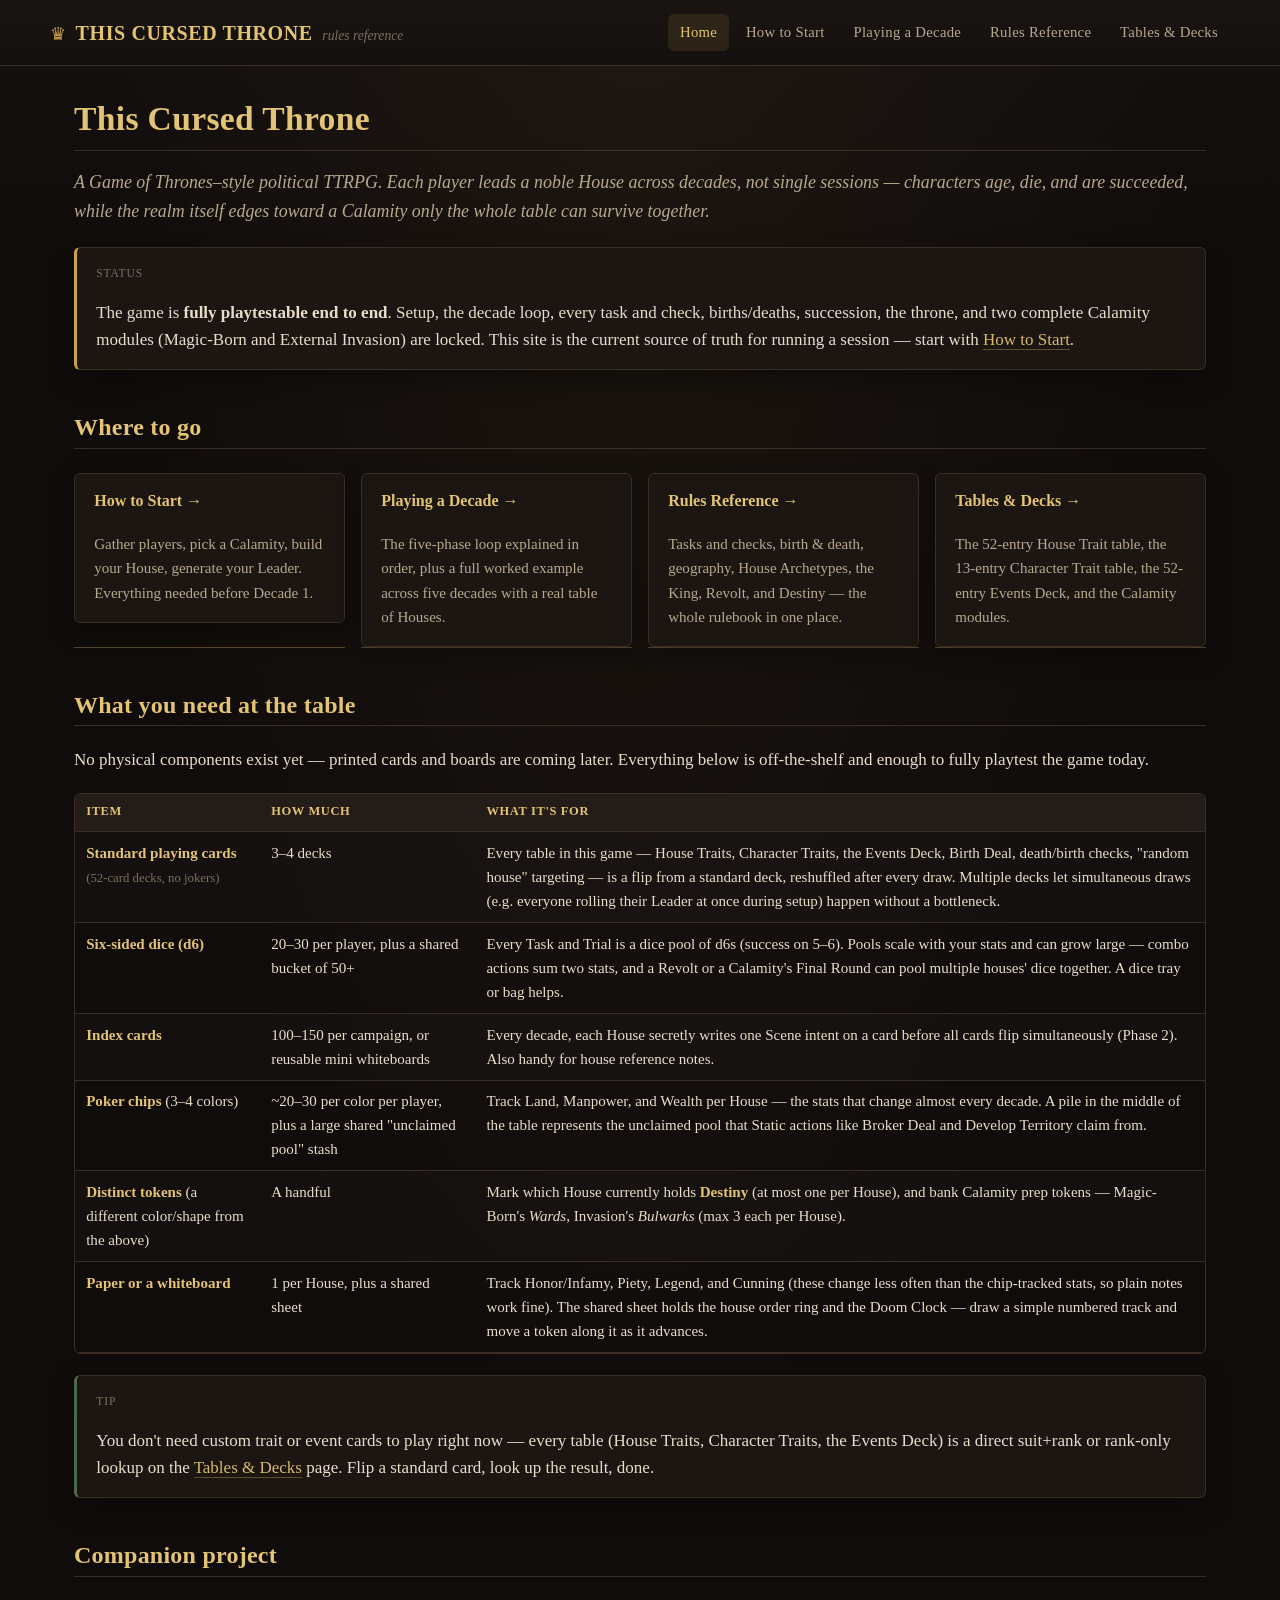
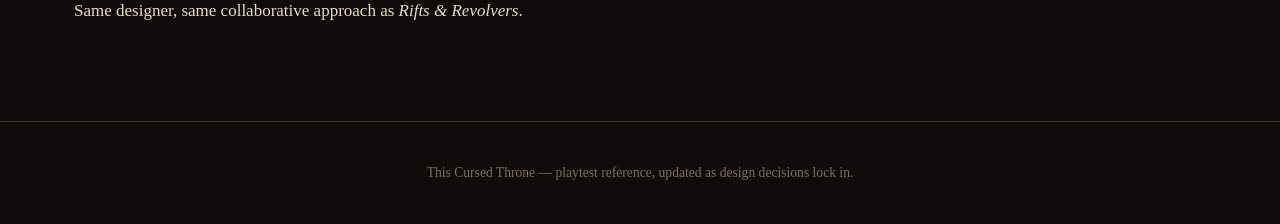
==== index.html @ 65f4e160 "Add GitHub Pages rules reference site Five-page static site (no build step): Home (overview + recomm" ====
<!DOCTYPE html>
<html lang="en" data-theme="dark">
<head>
<meta charset="UTF-8">
<meta name="viewport" content="width=device-width, initial-scale=1.0">
<title>This Cursed Throne — Rules Reference</title>
<meta name="description" content="Official rules reference and playtest hub for This Cursed Throne, a Game of Thrones-style political TTRPG.">
<link rel="stylesheet" href="style.css">
</head>
<body>

<header class="site-header">
  <div class="site-header-inner">
    <div class="brand">
      <span class="crown">♛</span>
      <a href="index.html">This Cursed Throne</a>
      <span class="tag">rules reference</span>
    </div>
    <nav class="top-nav">
      <a href="index.html" class="active">Home</a>
      <a href="setup.html">How to Start</a>
      <a href="gameplay.html">Playing a Decade</a>
      <a href="rules.html">Rules Reference</a>
      <a href="tables.html">Tables &amp; Decks</a>
    </nav>
  </div>
</header>

<div class="layout no-sidebar">
<main>

  <h1>This Cursed Throne</h1>
  <p class="lede">A Game of Thrones–style political TTRPG. Each player leads a noble House across decades, not single sessions — characters age, die, and are succeeded, while the realm itself edges toward a Calamity only the whole table can survive together.</p>

  <div class="callout">
    <div class="callout-label">Status</div>
    <p>The game is <strong>fully playtestable end to end</strong>. Setup, the decade loop, every task and check, births/deaths, succession, the throne, and two complete Calamity modules (Magic-Born and External Invasion) are locked. This site is the current source of truth for running a session — start with <a href="setup.html">How to Start</a>.</p>
  </div>

  <h2>Where to go</h2>
  <div class="grid-cards">
    <a class="card-link" href="setup.html"><div class="card">
      <h4>How to Start →</h4>
      <p>Gather players, pick a Calamity, build your House, generate your Leader. Everything needed before Decade 1.</p>
    </div></a>
    <a class="card-link" href="gameplay.html"><div class="card">
      <h4>Playing a Decade →</h4>
      <p>The five-phase loop explained in order, plus a full worked example across five decades with a real table of Houses.</p>
    </div></a>
    <a class="card-link" href="rules.html"><div class="card">
      <h4>Rules Reference →</h4>
      <p>Tasks and checks, birth &amp; death, geography, House Archetypes, the King, Revolt, and Destiny — the whole rulebook in one place.</p>
    </div></a>
    <a class="card-link" href="tables.html"><div class="card">
      <h4>Tables &amp; Decks →</h4>
      <p>The 52-entry House Trait table, the 13-entry Character Trait table, the 52-entry Events Deck, and the Calamity modules.</p>
    </div></a>
  </div>

  <h2>What you need at the table</h2>
  <p>No physical components exist yet — printed cards and boards are coming later. Everything below is off-the-shelf and enough to fully playtest the game today.</p>

  <div class="table-scroll">
  <table>
    <tr><th>Item</th><th>How much</th><th>What it's for</th></tr>
    <tr>
      <td><strong>Standard playing cards</strong><br><span style="color:var(--ink-faint);font-size:0.85em;">(52-card decks, no jokers)</span></td>
      <td>3–4 decks</td>
      <td>Every table in this game — House Traits, Character Traits, the Events Deck, Birth Deal, death/birth checks, "random house" targeting — is a flip from a standard deck, reshuffled after every draw. Multiple decks let simultaneous draws (e.g. everyone rolling their Leader at once during setup) happen without a bottleneck.</td>
    </tr>
    <tr>
      <td><strong>Six-sided dice (d6)</strong></td>
      <td>20–30 per player, plus a shared bucket of 50+</td>
      <td>Every Task and Trial is a dice pool of d6s (success on 5–6). Pools scale with your stats and can grow large — combo actions sum two stats, and a Revolt or a Calamity's Final Round can pool multiple houses' dice together. A dice tray or bag helps.</td>
    </tr>
    <tr>
      <td><strong>Index cards</strong></td>
      <td>100–150 per campaign, or reusable mini whiteboards</td>
      <td>Every decade, each House secretly writes one Scene intent on a card before all cards flip simultaneously (Phase 2). Also handy for house reference notes.</td>
    </tr>
    <tr>
      <td><strong>Poker chips</strong> (3–4 colors)</td>
      <td>~20–30 per color per player, plus a large shared "unclaimed pool" stash</td>
      <td>Track Land, Manpower, and Wealth per House — the stats that change almost every decade. A pile in the middle of the table represents the unclaimed pool that Static actions like Broker Deal and Develop Territory claim from.</td>
    </tr>
    <tr>
      <td><strong>Distinct tokens</strong> (a different color/shape from the above)</td>
      <td>A handful</td>
      <td>Mark which House currently holds <strong>Destiny</strong> (at most one per House), and bank Calamity prep tokens — Magic-Born's <em>Wards</em>, Invasion's <em>Bulwarks</em> (max 3 each per House).</td>
    </tr>
    <tr>
      <td><strong>Paper or a whiteboard</strong></td>
      <td>1 per House, plus a shared sheet</td>
      <td>Track Honor/Infamy, Piety, Legend, and Cunning (these change less often than the chip-tracked stats, so plain notes work fine). The shared sheet holds the house order ring and the Doom Clock — draw a simple numbered track and move a token along it as it advances.</td>
    </tr>
  </table>
  </div>

  <div class="callout tip">
    <div class="callout-label">Tip</div>
    <p>You don't need custom trait or event cards to play right now — every table (House Traits, Character Traits, the Events Deck) is a direct suit+rank or rank-only lookup on the <a href="tables.html">Tables &amp; Decks</a> page. Flip a standard card, look up the result, done.</p>
  </div>

  <h2>Companion project</h2>
  <p>Same designer, same collaborative approach as <em>Rifts &amp; Revolvers</em>.</p>

</main>
</div>

<footer class="site-footer">This Cursed Throne — playtest reference, updated as design decisions lock in.</footer>

</body>
</html>
---- style.css ----
:root {
  --bg: #14100f;
  --bg-panel: #1c1613;
  --bg-panel-2: #241c18;
  --border: #3a2e26;
  --ink: #e9ddc9;
  --ink-dim: #b8a98d;
  --ink-faint: #7d6f5a;
  --gold: #c9a24b;
  --gold-bright: #e3c374;
  --red: #8a3324;
  --green: #4c6a4a;
  --link: #d8b869;
  --code-bg: #241c18;
  --shadow: 0 8px 24px rgba(0,0,0,0.35);
  --radius: 6px;
  --maxw: 1180px;
}

* { box-sizing: border-box; }

html { scroll-behavior: smooth; }

body {
  margin: 0;
  background: var(--bg);
  background-image:
    radial-gradient(ellipse at top, rgba(201,162,75,0.06), transparent 60%),
    linear-gradient(180deg, #14100f, #100c0b 300px);
  color: var(--ink);
  font-family: 'Iowan Old Style', 'Palatino Linotype', Palatino, Georgia, 'Times New Roman', serif;
  line-height: 1.6;
  font-size: 17px;
}

a { color: var(--link); text-decoration: none; border-bottom: 1px solid rgba(216,184,105,0.35); }
a:hover { color: var(--gold-bright); border-bottom-color: var(--gold-bright); }

.site-header {
  border-bottom: 1px solid var(--border);
  background: linear-gradient(180deg, #1a1512, #14100f);
  padding: 0.9rem 1.5rem;
  position: sticky;
  top: 0;
  z-index: 50;
  backdrop-filter: blur(4px);
}
.site-header-inner {
  max-width: var(--maxw);
  margin: 0 auto;
  display: flex;
  align-items: center;
  justify-content: space-between;
  flex-wrap: wrap;
  gap: 0.75rem;
}
.brand {
  display: flex;
  align-items: baseline;
  gap: 0.6rem;
  font-family: 'Trajan Pro', 'Cinzel', 'Iowan Old Style', Georgia, serif;
}
.brand .crown { color: var(--gold); font-size: 1.1rem; }
.brand a {
  border-bottom: none;
  color: var(--gold-bright);
  font-weight: 700;
  letter-spacing: 0.03em;
  font-size: 1.25rem;
  text-transform: uppercase;
}
.brand .tag {
  color: var(--ink-faint);
  font-size: 0.85rem;
  font-style: italic;
  border-bottom: none;
}

nav.top-nav {
  display: flex;
  flex-wrap: wrap;
  gap: 0.3rem;
}
nav.top-nav a {
  border-bottom: none;
  padding: 0.4rem 0.75rem;
  border-radius: var(--radius);
  color: var(--ink-dim);
  font-size: 0.92rem;
  letter-spacing: 0.02em;
}
nav.top-nav a:hover, nav.top-nav a.active {
  background: rgba(201,162,75,0.12);
  color: var(--gold-bright);
}

.layout {
  max-width: var(--maxw);
  margin: 0 auto;
  display: grid;
  grid-template-columns: 250px 1fr;
  gap: 2.5rem;
  padding: 2rem 1.5rem 5rem;
  align-items: start;
}
.layout.no-sidebar { grid-template-columns: 1fr; }

aside.toc {
  position: sticky;
  top: 5.2rem;
  max-height: calc(100vh - 6rem);
  overflow-y: auto;
  padding-right: 0.5rem;
  font-size: 0.9rem;
}
aside.toc h3 {
  text-transform: uppercase;
  letter-spacing: 0.08em;
  font-size: 0.75rem;
  color: var(--ink-faint);
  margin: 1.3rem 0 0.4rem;
  border-bottom: 1px solid var(--border);
  padding-bottom: 0.3rem;
}
aside.toc h3:first-child { margin-top: 0; }
aside.toc ul { list-style: none; margin: 0; padding: 0; }
aside.toc li { margin: 0.15rem 0; }
aside.toc a {
  border-bottom: none;
  color: var(--ink-dim);
  display: block;
  padding: 0.2rem 0.4rem;
  border-radius: 4px;
  border-left: 2px solid transparent;
}
aside.toc a:hover { color: var(--gold-bright); border-left-color: var(--gold); background: rgba(201,162,75,0.06); }

main { min-width: 0; }

h1, h2, h3, h4 {
  font-family: 'Trajan Pro', 'Cinzel', 'Iowan Old Style', Georgia, serif;
  color: var(--gold-bright);
  font-weight: 700;
  letter-spacing: 0.01em;
  line-height: 1.25;
}
h1 { font-size: 2.1rem; border-bottom: 1px solid var(--border); padding-bottom: 0.6rem; margin-top: 0; }
h2 { font-size: 1.5rem; margin-top: 2.6rem; border-bottom: 1px solid var(--border); padding-bottom: 0.35rem; }
h3 { font-size: 1.2rem; margin-top: 1.8rem; color: var(--gold); }
h4 { font-size: 1.02rem; margin-top: 1.3rem; color: var(--ink); text-transform: uppercase; letter-spacing: 0.04em; font-size: 0.88rem;}

.lede {
  font-size: 1.12rem;
  color: var(--ink-dim);
  font-style: italic;
  margin-top: -0.3rem;
}

.badge {
  display: inline-block;
  font-family: 'Trajan Pro', 'Cinzel', Georgia, serif;
  font-size: 0.7rem;
  letter-spacing: 0.08em;
  text-transform: uppercase;
  padding: 0.2rem 0.55rem;
  border-radius: 3px;
  border: 1px solid var(--gold);
  color: var(--gold-bright);
  background: rgba(201,162,75,0.08);
  margin-left: 0.5rem;
  vertical-align: middle;
}
.badge.pinned { border-color: var(--red); color: #e0a48f; background: rgba(138,51,36,0.12); }
.badge.locked { border-color: var(--green); color: #a9c7a4; background: rgba(76,106,74,0.14); }

.callout {
  border: 1px solid var(--border);
  border-left: 3px solid var(--gold);
  background: var(--bg-panel);
  border-radius: var(--radius);
  padding: 1rem 1.2rem;
  margin: 1.3rem 0;
  box-shadow: var(--shadow);
}
.callout.warn { border-left-color: var(--red); }
.callout.tip { border-left-color: var(--green); }
.callout p:first-child { margin-top: 0; }
.callout p:last-child { margin-bottom: 0; }
.callout > .callout-label {
  text-transform: uppercase;
  font-size: 0.72rem;
  letter-spacing: 0.08em;
  color: var(--ink-faint);
  margin-bottom: 0.4rem;
  font-family: 'Trajan Pro','Cinzel',Georgia,serif;
}

table {
  width: 100%;
  border-collapse: collapse;
  margin: 1.2rem 0;
  font-size: 0.94rem;
}
.table-scroll { overflow-x: auto; margin: 1.2rem 0; border-radius: var(--radius); border: 1px solid var(--border); }
.table-scroll table { margin: 0; }
th, td {
  text-align: left;
  padding: 0.55rem 0.7rem;
  border-bottom: 1px solid var(--border);
  vertical-align: top;
}
th {
  background: var(--bg-panel-2);
  color: var(--gold-bright);
  font-family: 'Trajan Pro','Cinzel',Georgia,serif;
  font-size: 0.78rem;
  text-transform: uppercase;
  letter-spacing: 0.05em;
  position: sticky;
  top: 0;
}
tr:nth-child(even) td { background: rgba(255,255,255,0.015); }
tr:hover td { background: rgba(201,162,75,0.05); }
td strong { color: var(--gold-bright); }

code {
  background: var(--code-bg);
  border: 1px solid var(--border);
  border-radius: 4px;
  padding: 0.05rem 0.35rem;
  font-family: 'SFMono-Regular', Consolas, 'Courier New', monospace;
  font-size: 0.88em;
  color: var(--gold-bright);
}

ul, ol { padding-left: 1.4rem; }
li { margin: 0.3rem 0; }

hr { border: none; border-top: 1px solid var(--border); margin: 2.5rem 0; }

.grid-cards {
  display: grid;
  grid-template-columns: repeat(auto-fit, minmax(230px, 1fr));
  gap: 1rem;
  margin: 1.5rem 0;
}
.card {
  border: 1px solid var(--border);
  background: var(--bg-panel);
  border-radius: var(--radius);
  padding: 1.1rem 1.2rem;
  box-shadow: var(--shadow);
}
.card h4 { margin-top: 0; color: var(--gold-bright); font-size: 1rem; letter-spacing: 0; text-transform: none; }
.card p { margin-bottom: 0; color: var(--ink-dim); font-size: 0.94rem; }
.card a.card-link { border-bottom: none; display: block; }
.card a.card-link:hover h4 { color: var(--gold); }

.phase-step {
  border-left: 3px solid var(--gold);
  padding-left: 1rem;
  margin: 1.2rem 0;
}
.phase-step .num {
  display: inline-block;
  font-family: 'Trajan Pro','Cinzel',Georgia,serif;
  color: var(--gold-bright);
  font-size: 1.4rem;
  margin-right: 0.5rem;
}

.example {
  border: 1px dashed var(--ink-faint);
  border-radius: var(--radius);
  padding: 1rem 1.2rem;
  margin: 1rem 0;
  background: rgba(0,0,0,0.15);
  font-size: 0.95rem;
  color: var(--ink-dim);
}
.example strong { color: var(--ink); }

.pill-row { display: flex; flex-wrap: wrap; gap: 0.4rem; margin: 0.8rem 0; }
.pill {
  border: 1px solid var(--border);
  background: var(--bg-panel-2);
  border-radius: 999px;
  padding: 0.25rem 0.75rem;
  font-size: 0.85rem;
  color: var(--ink-dim);
}

footer.site-footer {
  border-top: 1px solid var(--border);
  text-align: center;
  color: var(--ink-faint);
  font-size: 0.85rem;
  padding: 2.5rem 1.5rem;
}

.search-box {
  width: 100%;
  padding: 0.55rem 0.8rem;
  background: var(--bg-panel-2);
  border: 1px solid var(--border);
  border-radius: var(--radius);
  color: var(--ink);
  font-family: inherit;
  font-size: 0.95rem;
  margin-bottom: 1rem;
}
.search-box:focus { outline: 1px solid var(--gold); border-color: var(--gold); }

.hidden { display: none !important; }

@media (max-width: 880px) {
  .layout { grid-template-columns: 1fr; }
  aside.toc { position: static; max-height: none; order: 2; margin-top: 2rem; }
  main { order: 1; }
}
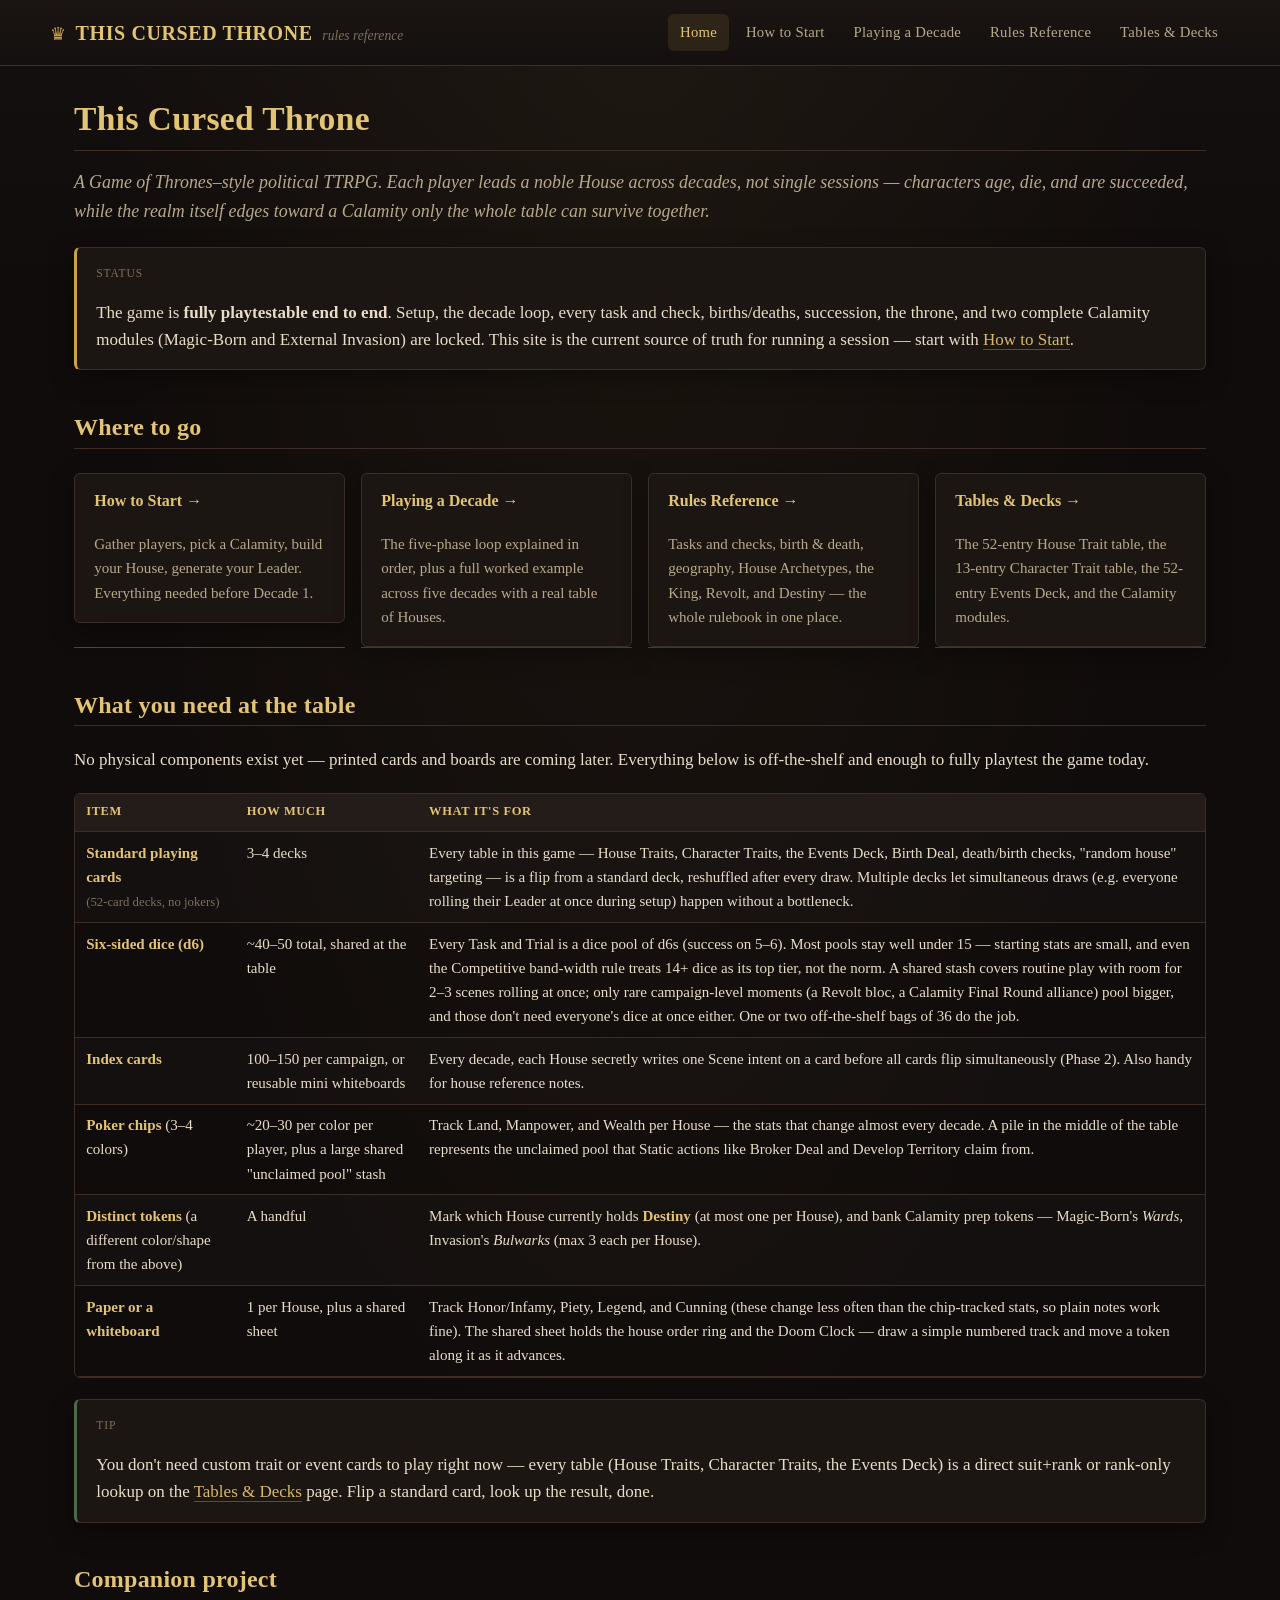
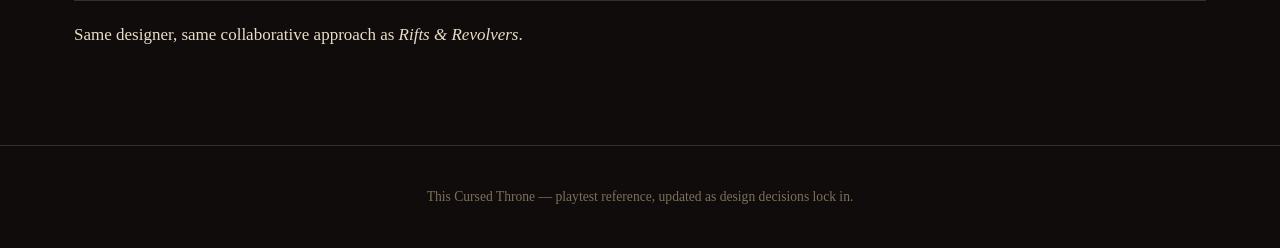
==== commit 58266984: "Cut the recommended dice count - it was padded for worst-case, not typical play Most pools stay well" ====
--- a/index.html
+++ b/index.html
@@ -70,8 +70,8 @@
     </tr>
     <tr>
       <td><strong>Six-sided dice (d6)</strong></td>
-      <td>20–30 per player, plus a shared bucket of 50+</td>
-      <td>Every Task and Trial is a dice pool of d6s (success on 5–6). Pools scale with your stats and can grow large — combo actions sum two stats, and a Revolt or a Calamity's Final Round can pool multiple houses' dice together. A dice tray or bag helps.</td>
+      <td>~40–50 total, shared at the table</td>
+      <td>Every Task and Trial is a dice pool of d6s (success on 5–6). Most pools stay well under 15 — starting stats are small, and even the Competitive band-width rule treats 14+ dice as its top tier, not the norm. A shared stash covers routine play with room for 2–3 scenes rolling at once; only rare campaign-level moments (a Revolt bloc, a Calamity Final Round alliance) pool bigger, and those don't need everyone's dice at once either. One or two off-the-shelf bags of 36 do the job.</td>
     </tr>
     <tr>
       <td><strong>Index cards</strong></td>
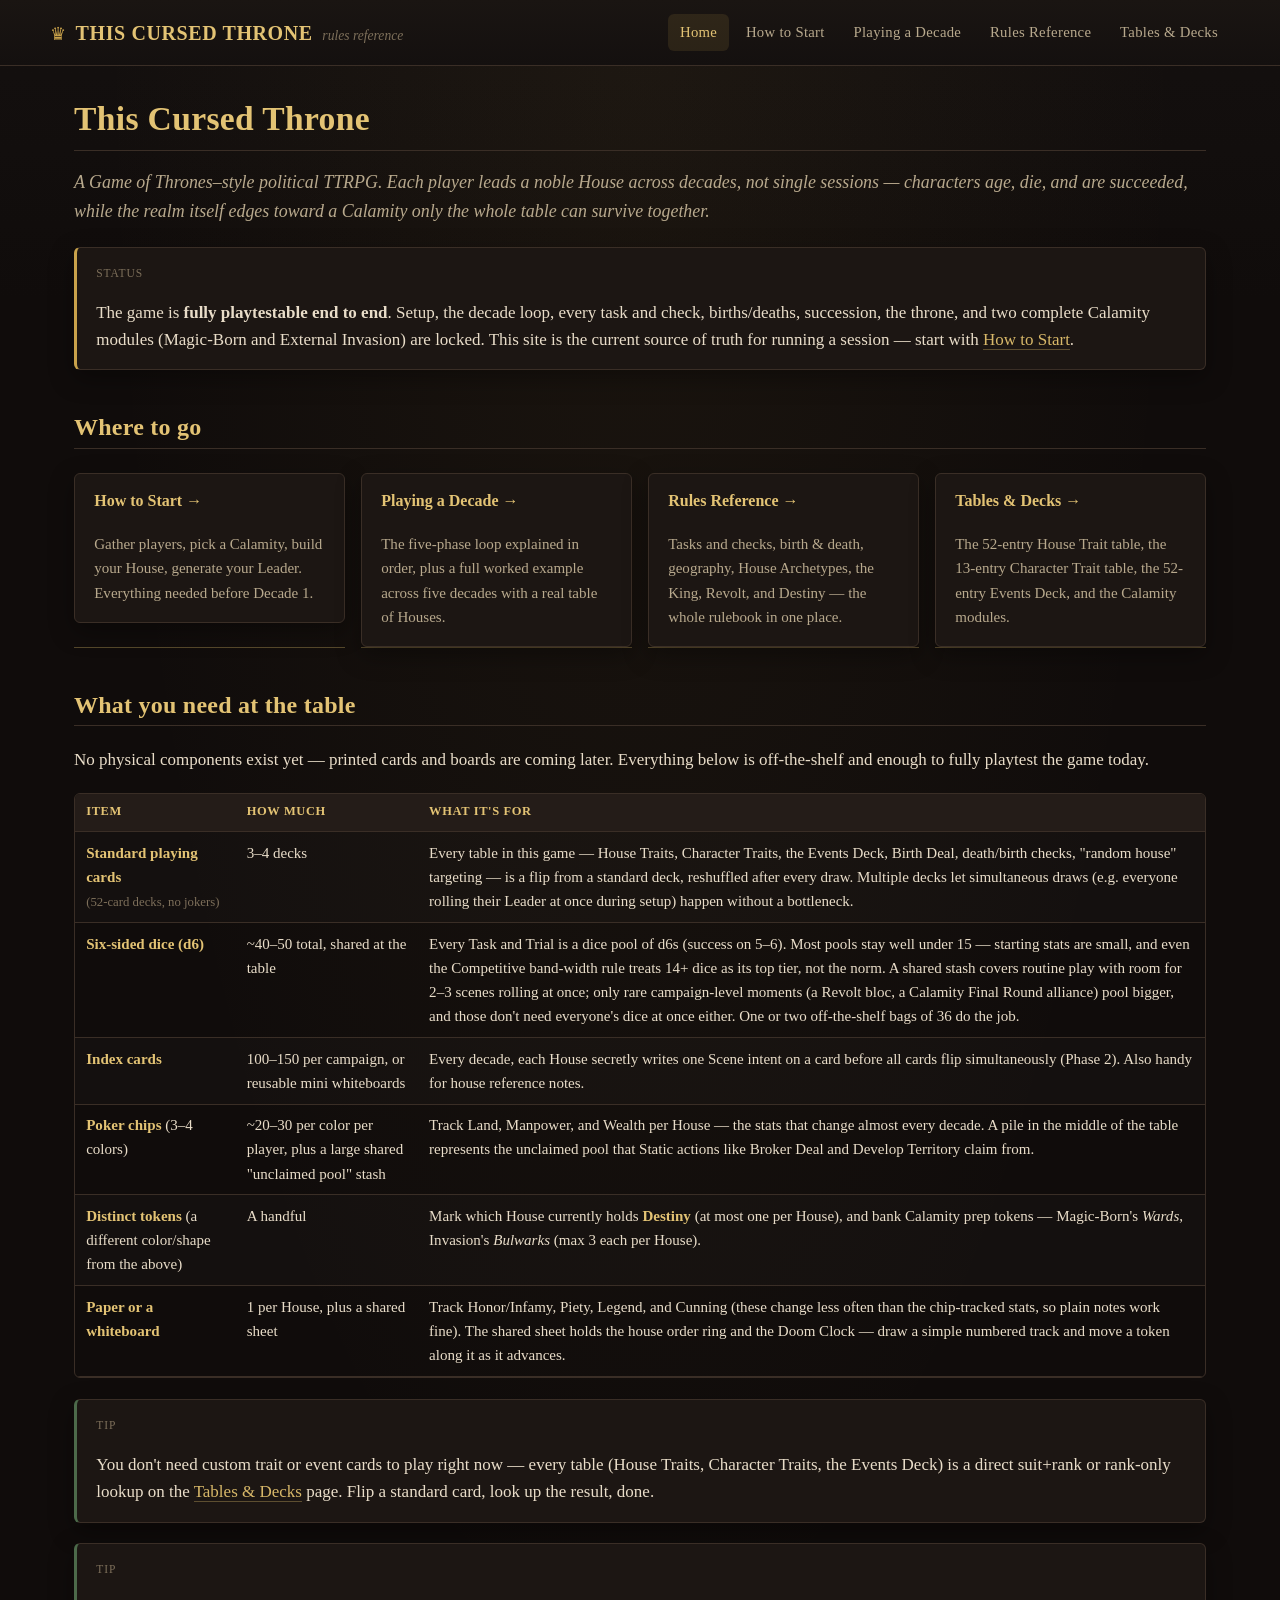
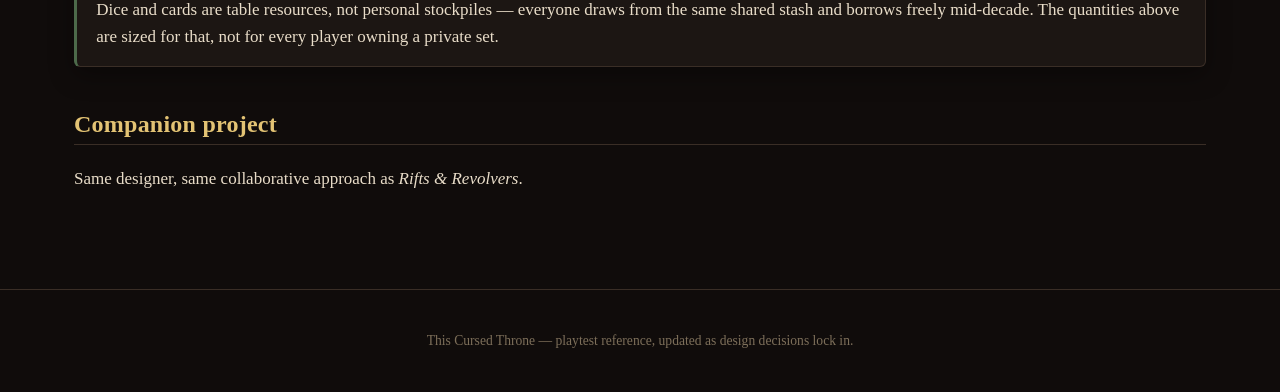
==== commit 50635cc4: "Note that dice/cards are shared, borrowable table resources, not per-player stockpiles" ====
--- a/index.html
+++ b/index.html
@@ -101,6 +101,11 @@
     <p>You don't need custom trait or event cards to play right now — every table (House Traits, Character Traits, the Events Deck) is a direct suit+rank or rank-only lookup on the <a href="tables.html">Tables &amp; Decks</a> page. Flip a standard card, look up the result, done.</p>
   </div>
 
+  <div class="callout tip">
+    <div class="callout-label">Tip</div>
+    <p>Dice and cards are table resources, not personal stockpiles — everyone draws from the same shared stash and borrows freely mid-decade. The quantities above are sized for that, not for every player owning a private set.</p>
+  </div>
+
   <h2>Companion project</h2>
   <p>Same designer, same collaborative approach as <em>Rifts &amp; Revolvers</em>.</p>
 
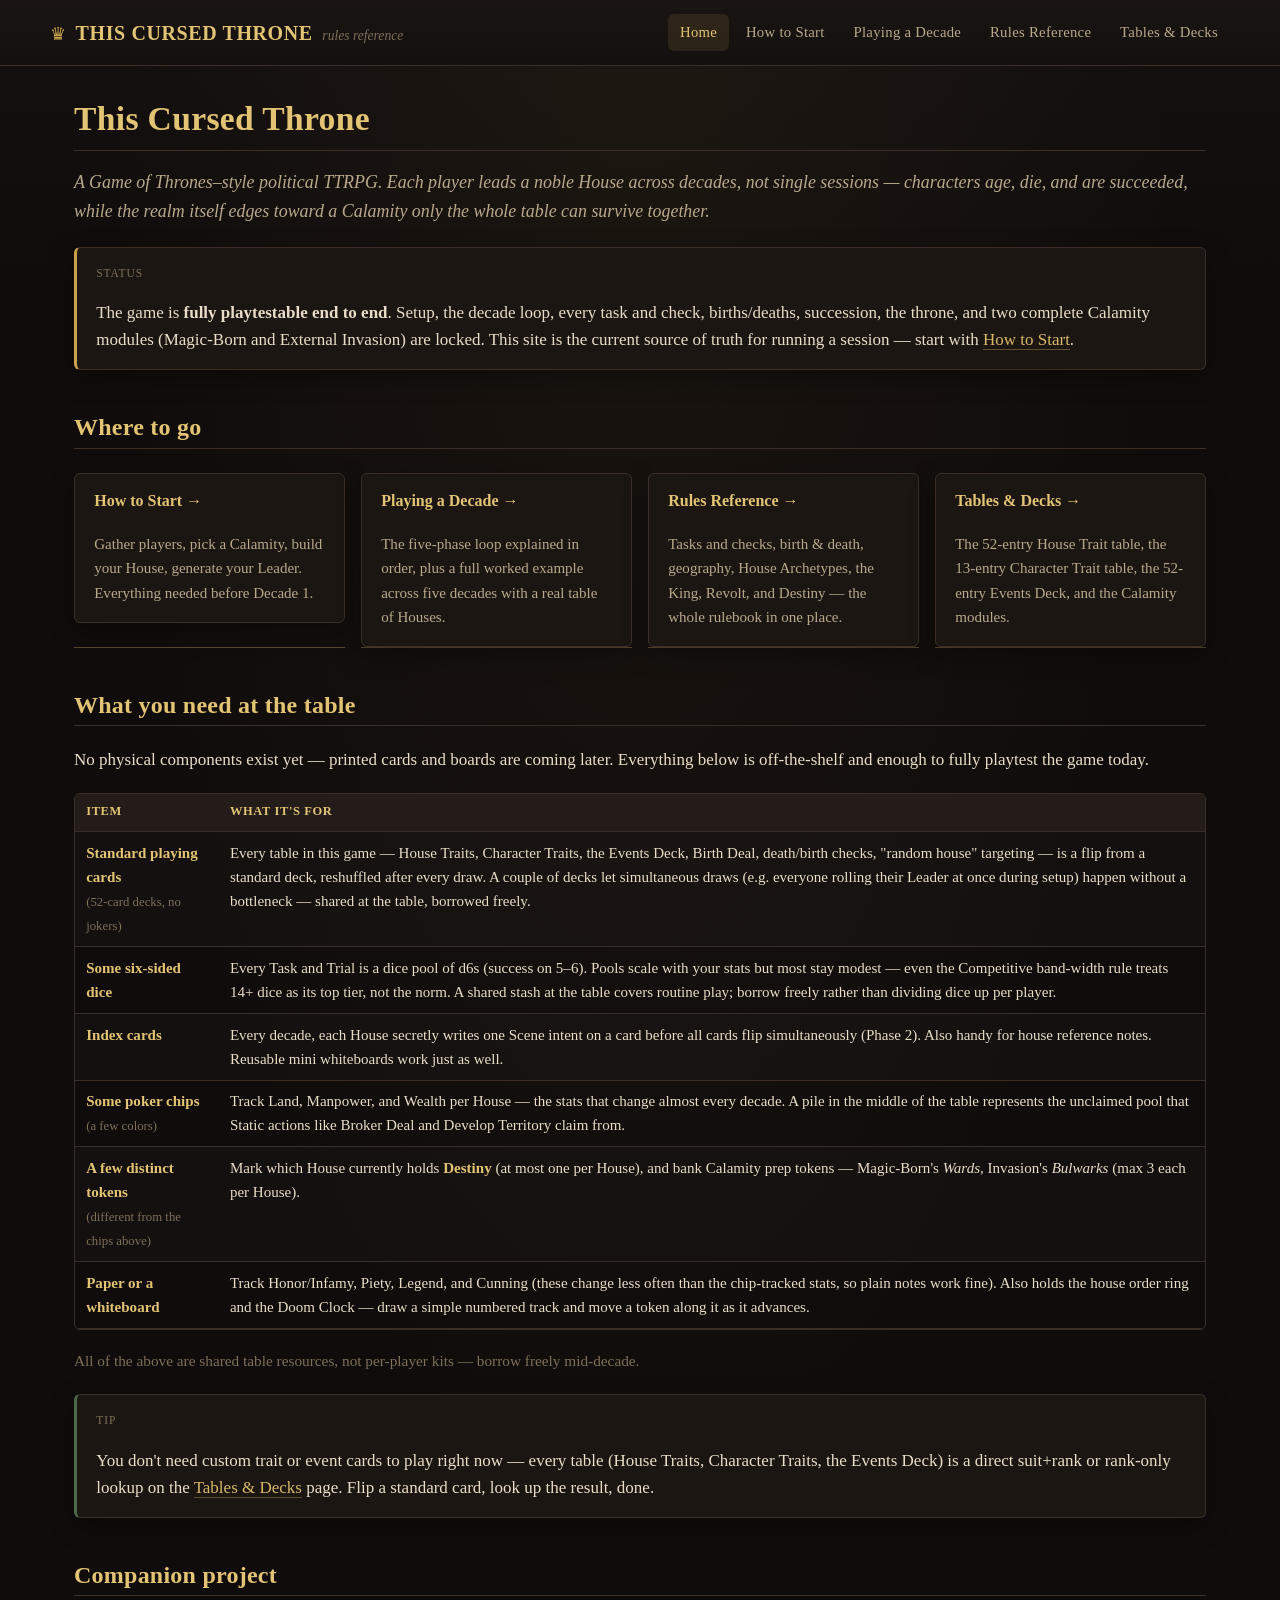
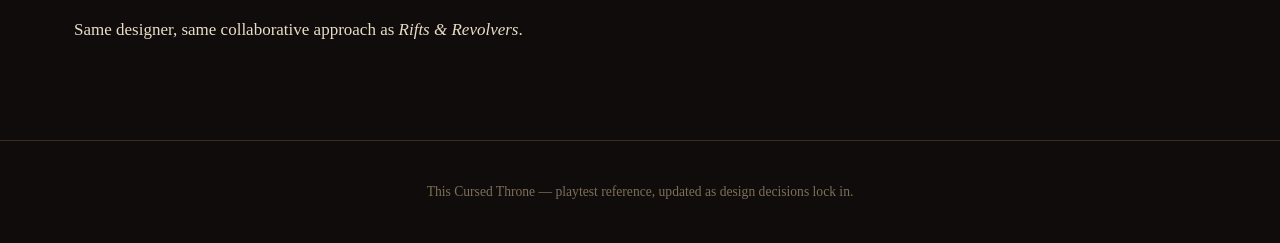
==== commit d2124e23: "Drop specific quantities from the components list, describe items generically" ====
--- a/index.html
+++ b/index.html
@@ -62,48 +62,38 @@
 
   <div class="table-scroll">
   <table>
-    <tr><th>Item</th><th>How much</th><th>What it's for</th></tr>
+    <tr><th>Item</th><th>What it's for</th></tr>
     <tr>
       <td><strong>Standard playing cards</strong><br><span style="color:var(--ink-faint);font-size:0.85em;">(52-card decks, no jokers)</span></td>
-      <td>3–4 decks</td>
-      <td>Every table in this game — House Traits, Character Traits, the Events Deck, Birth Deal, death/birth checks, "random house" targeting — is a flip from a standard deck, reshuffled after every draw. Multiple decks let simultaneous draws (e.g. everyone rolling their Leader at once during setup) happen without a bottleneck.</td>
+      <td>Every table in this game — House Traits, Character Traits, the Events Deck, Birth Deal, death/birth checks, "random house" targeting — is a flip from a standard deck, reshuffled after every draw. A couple of decks let simultaneous draws (e.g. everyone rolling their Leader at once during setup) happen without a bottleneck — shared at the table, borrowed freely.</td>
     </tr>
     <tr>
-      <td><strong>Six-sided dice (d6)</strong></td>
-      <td>~40–50 total, shared at the table</td>
-      <td>Every Task and Trial is a dice pool of d6s (success on 5–6). Most pools stay well under 15 — starting stats are small, and even the Competitive band-width rule treats 14+ dice as its top tier, not the norm. A shared stash covers routine play with room for 2–3 scenes rolling at once; only rare campaign-level moments (a Revolt bloc, a Calamity Final Round alliance) pool bigger, and those don't need everyone's dice at once either. One or two off-the-shelf bags of 36 do the job.</td>
+      <td><strong>Some six-sided dice</strong></td>
+      <td>Every Task and Trial is a dice pool of d6s (success on 5–6). Pools scale with your stats but most stay modest — even the Competitive band-width rule treats 14+ dice as its top tier, not the norm. A shared stash at the table covers routine play; borrow freely rather than dividing dice up per player.</td>
     </tr>
     <tr>
       <td><strong>Index cards</strong></td>
-      <td>100–150 per campaign, or reusable mini whiteboards</td>
-      <td>Every decade, each House secretly writes one Scene intent on a card before all cards flip simultaneously (Phase 2). Also handy for house reference notes.</td>
+      <td>Every decade, each House secretly writes one Scene intent on a card before all cards flip simultaneously (Phase 2). Also handy for house reference notes. Reusable mini whiteboards work just as well.</td>
     </tr>
     <tr>
-      <td><strong>Poker chips</strong> (3–4 colors)</td>
-      <td>~20–30 per color per player, plus a large shared "unclaimed pool" stash</td>
+      <td><strong>Some poker chips</strong> <span style="color:var(--ink-faint);font-size:0.85em;">(a few colors)</span></td>
       <td>Track Land, Manpower, and Wealth per House — the stats that change almost every decade. A pile in the middle of the table represents the unclaimed pool that Static actions like Broker Deal and Develop Territory claim from.</td>
     </tr>
     <tr>
-      <td><strong>Distinct tokens</strong> (a different color/shape from the above)</td>
-      <td>A handful</td>
+      <td><strong>A few distinct tokens</strong><br><span style="color:var(--ink-faint);font-size:0.85em;">(different from the chips above)</span></td>
       <td>Mark which House currently holds <strong>Destiny</strong> (at most one per House), and bank Calamity prep tokens — Magic-Born's <em>Wards</em>, Invasion's <em>Bulwarks</em> (max 3 each per House).</td>
     </tr>
     <tr>
       <td><strong>Paper or a whiteboard</strong></td>
-      <td>1 per House, plus a shared sheet</td>
-      <td>Track Honor/Infamy, Piety, Legend, and Cunning (these change less often than the chip-tracked stats, so plain notes work fine). The shared sheet holds the house order ring and the Doom Clock — draw a simple numbered track and move a token along it as it advances.</td>
+      <td>Track Honor/Infamy, Piety, Legend, and Cunning (these change less often than the chip-tracked stats, so plain notes work fine). Also holds the house order ring and the Doom Clock — draw a simple numbered track and move a token along it as it advances.</td>
     </tr>
   </table>
   </div>
+  <p style="font-size:0.9em;color:var(--ink-faint)">All of the above are shared table resources, not per-player kits — borrow freely mid-decade.</p>
 
   <div class="callout tip">
     <div class="callout-label">Tip</div>
     <p>You don't need custom trait or event cards to play right now — every table (House Traits, Character Traits, the Events Deck) is a direct suit+rank or rank-only lookup on the <a href="tables.html">Tables &amp; Decks</a> page. Flip a standard card, look up the result, done.</p>
-  </div>
-
-  <div class="callout tip">
-    <div class="callout-label">Tip</div>
-    <p>Dice and cards are table resources, not personal stockpiles — everyone draws from the same shared stash and borrows freely mid-decade. The quantities above are sized for that, not for every player owning a private set.</p>
   </div>
 
   <h2>Companion project</h2>
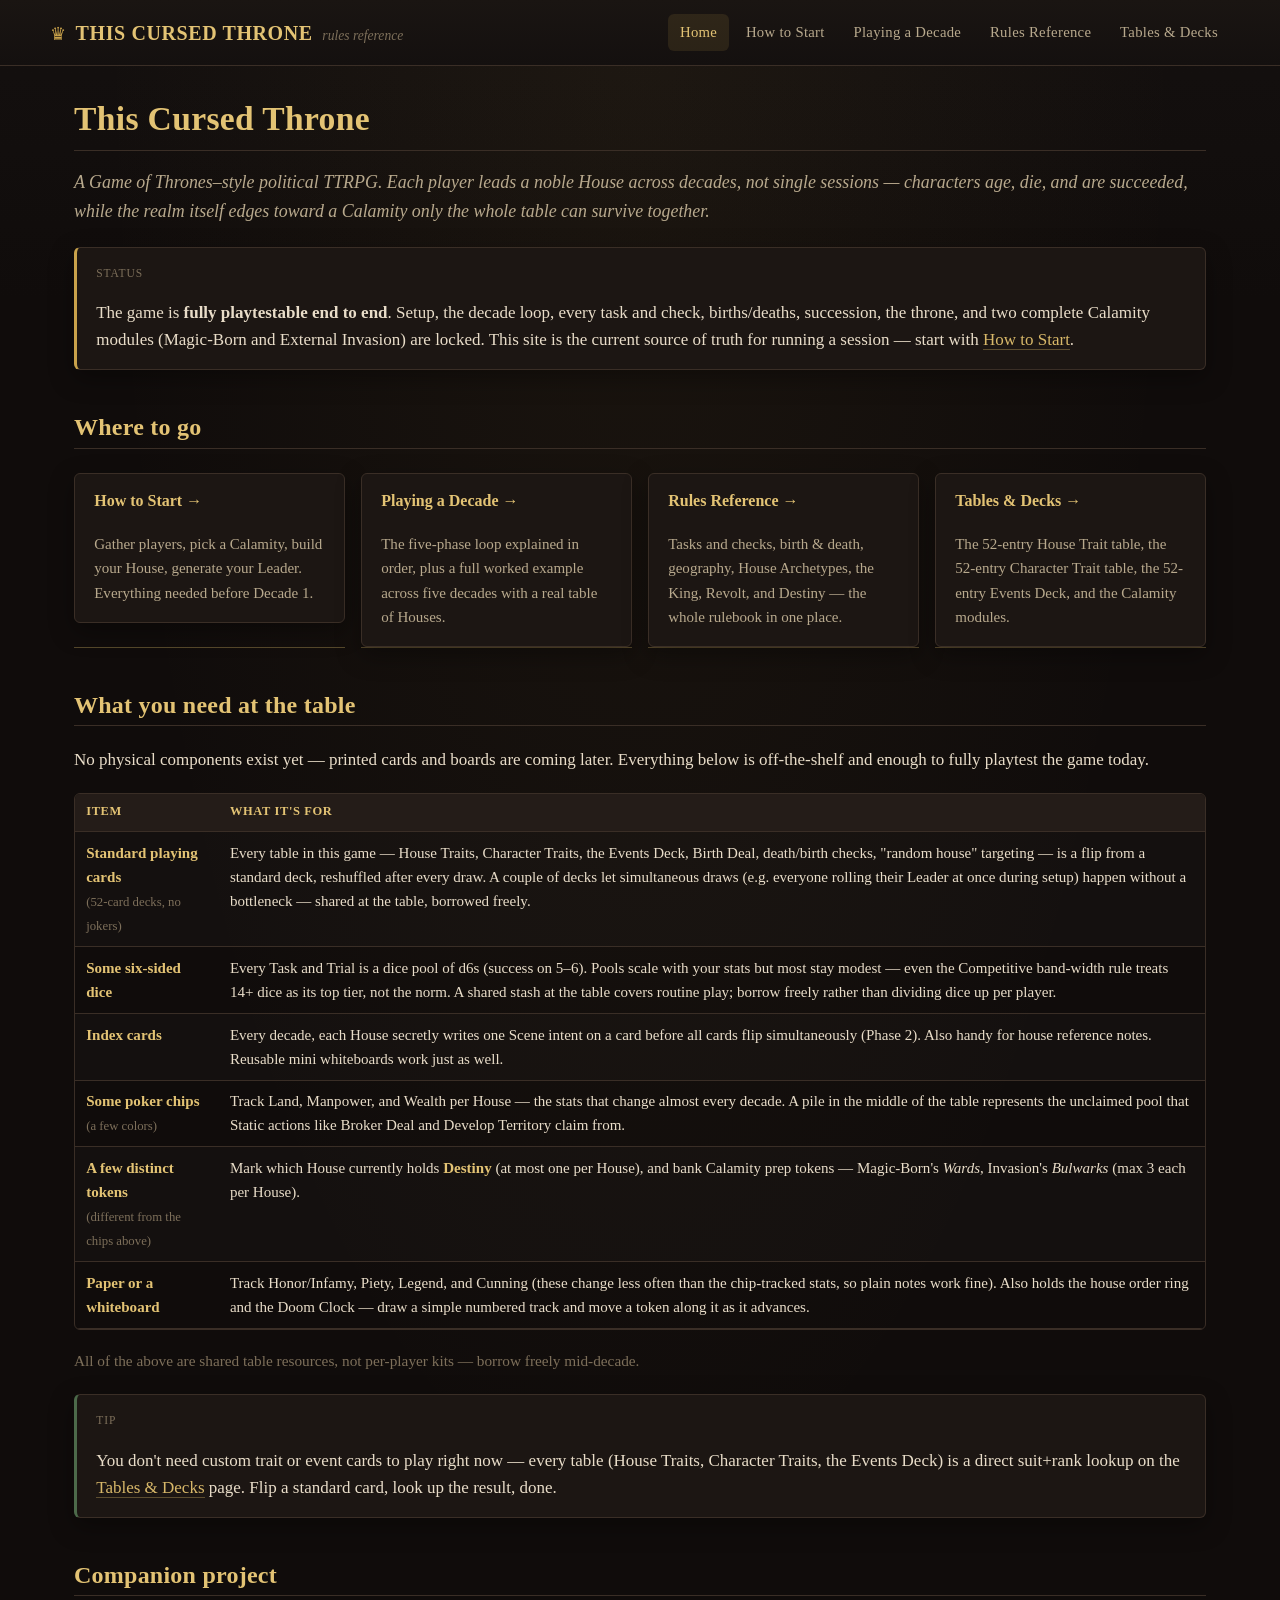
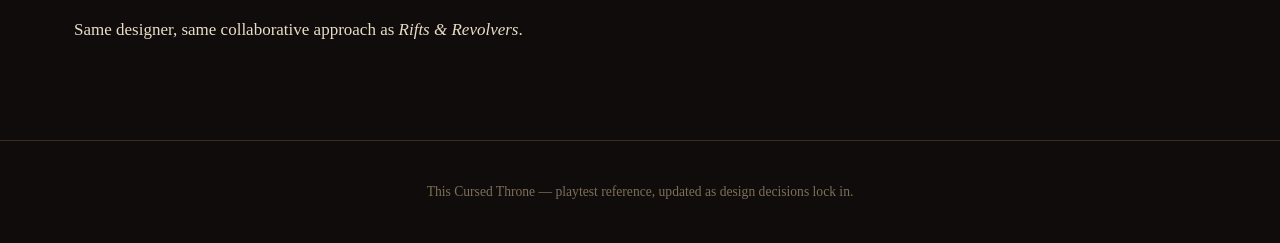
==== commit bd439414: "Update site to reflect the full 52-entry Character Trait table" ====
--- a/index.html
+++ b/index.html
@@ -53,7 +53,7 @@
     </div></a>
     <a class="card-link" href="tables.html"><div class="card">
       <h4>Tables &amp; Decks →</h4>
-      <p>The 52-entry House Trait table, the 13-entry Character Trait table, the 52-entry Events Deck, and the Calamity modules.</p>
+      <p>The 52-entry House Trait table, the 52-entry Character Trait table, the 52-entry Events Deck, and the Calamity modules.</p>
     </div></a>
   </div>
 
@@ -93,7 +93,7 @@
 
   <div class="callout tip">
     <div class="callout-label">Tip</div>
-    <p>You don't need custom trait or event cards to play right now — every table (House Traits, Character Traits, the Events Deck) is a direct suit+rank or rank-only lookup on the <a href="tables.html">Tables &amp; Decks</a> page. Flip a standard card, look up the result, done.</p>
+    <p>You don't need custom trait or event cards to play right now — every table (House Traits, Character Traits, the Events Deck) is a direct suit+rank lookup on the <a href="tables.html">Tables &amp; Decks</a> page. Flip a standard card, look up the result, done.</p>
   </div>
 
   <h2>Companion project</h2>
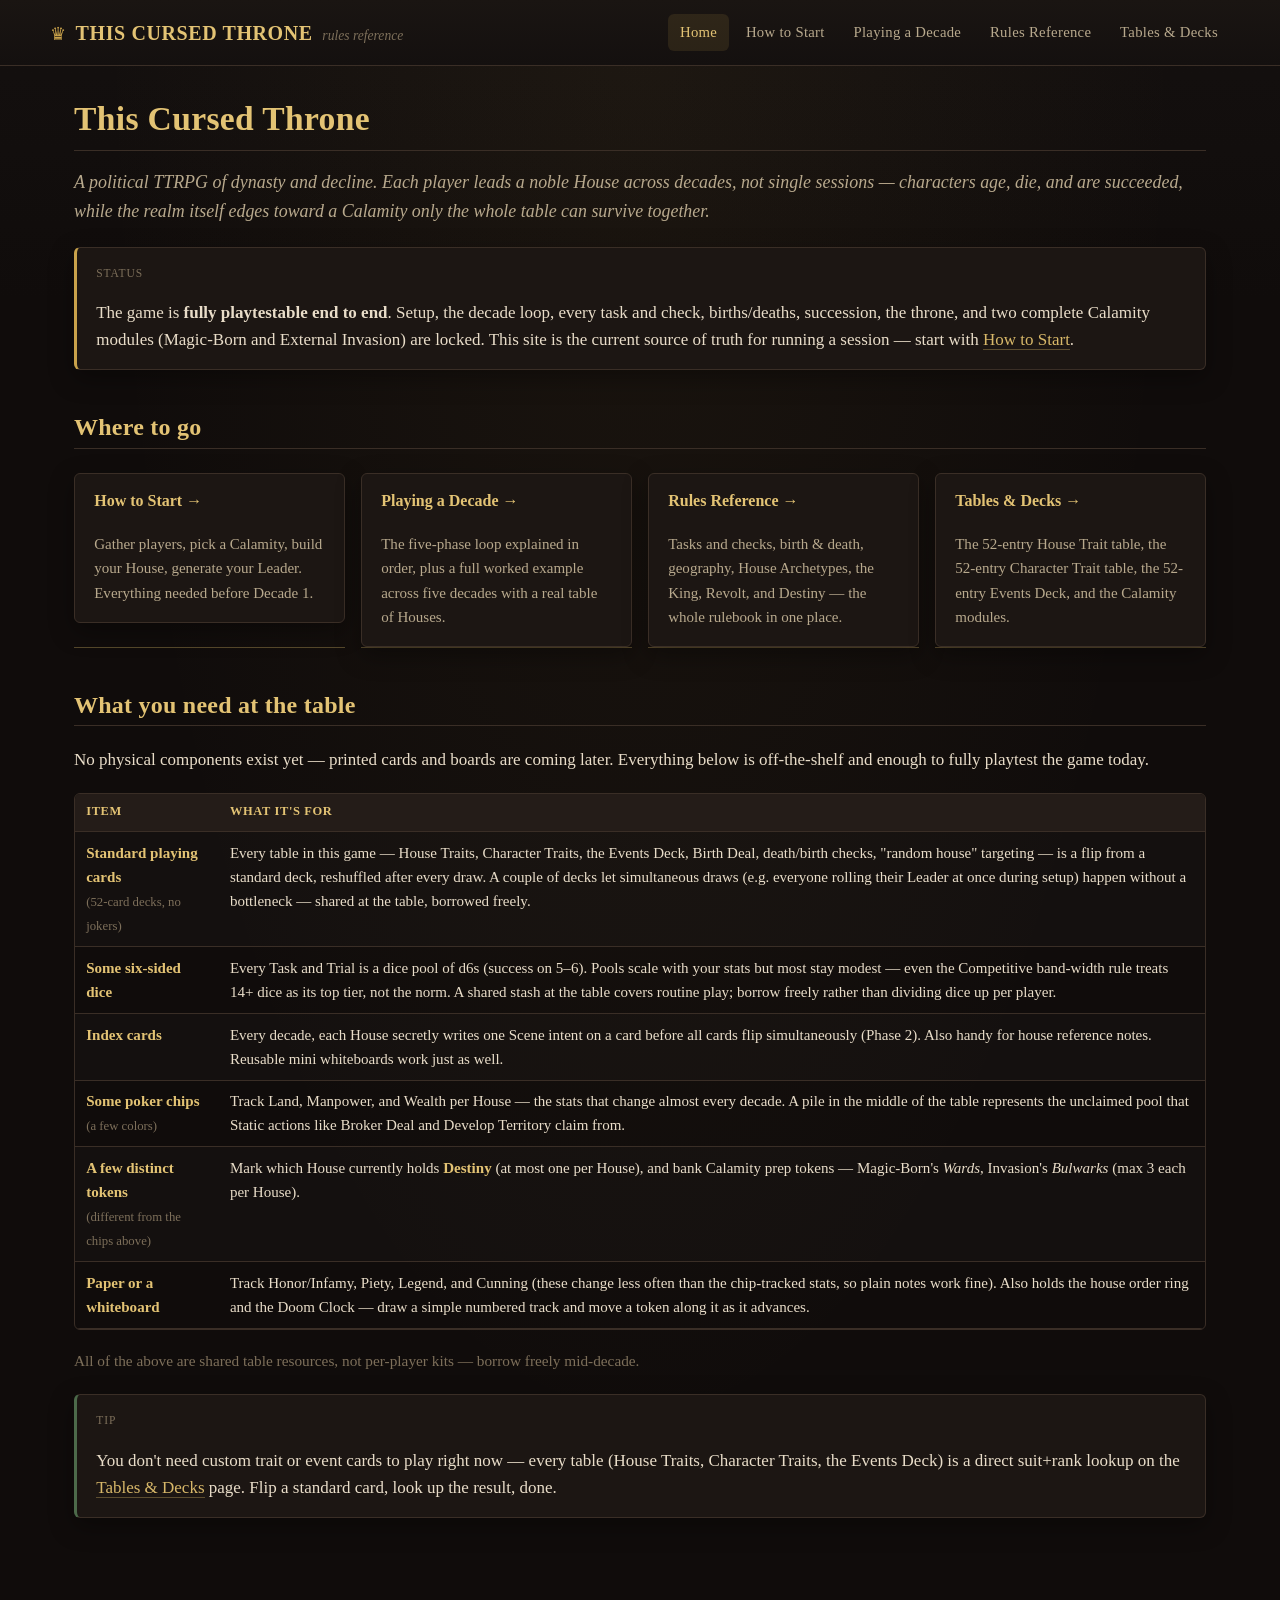
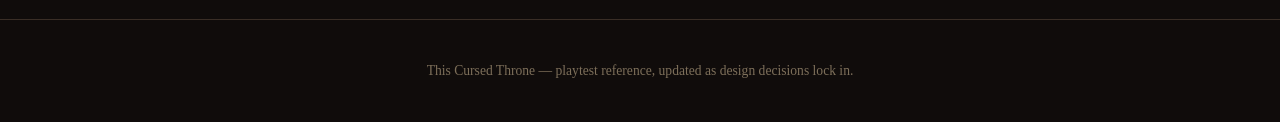
==== commit 01f6426a: "Scrub references to other media from the site Co-Authored-By: Claude Sonnet 5 <noreply@anthropic.com" ====
--- a/index.html
+++ b/index.html
@@ -4,7 +4,7 @@
 <meta charset="UTF-8">
 <meta name="viewport" content="width=device-width, initial-scale=1.0">
 <title>This Cursed Throne — Rules Reference</title>
-<meta name="description" content="Official rules reference and playtest hub for This Cursed Throne, a Game of Thrones-style political TTRPG.">
+<meta name="description" content="Official rules reference and playtest hub for This Cursed Throne, a political TTRPG of dynasty and decline.">
 <link rel="stylesheet" href="style.css">
 </head>
 <body>
@@ -30,7 +30,7 @@
 <main>
 
   <h1>This Cursed Throne</h1>
-  <p class="lede">A Game of Thrones–style political TTRPG. Each player leads a noble House across decades, not single sessions — characters age, die, and are succeeded, while the realm itself edges toward a Calamity only the whole table can survive together.</p>
+  <p class="lede">A political TTRPG of dynasty and decline. Each player leads a noble House across decades, not single sessions — characters age, die, and are succeeded, while the realm itself edges toward a Calamity only the whole table can survive together.</p>
 
   <div class="callout">
     <div class="callout-label">Status</div>
@@ -96,9 +96,6 @@
     <p>You don't need custom trait or event cards to play right now — every table (House Traits, Character Traits, the Events Deck) is a direct suit+rank lookup on the <a href="tables.html">Tables &amp; Decks</a> page. Flip a standard card, look up the result, done.</p>
   </div>
 
-  <h2>Companion project</h2>
-  <p>Same designer, same collaborative approach as <em>Rifts &amp; Revolvers</em>.</p>
-
 </main>
 </div>
 
